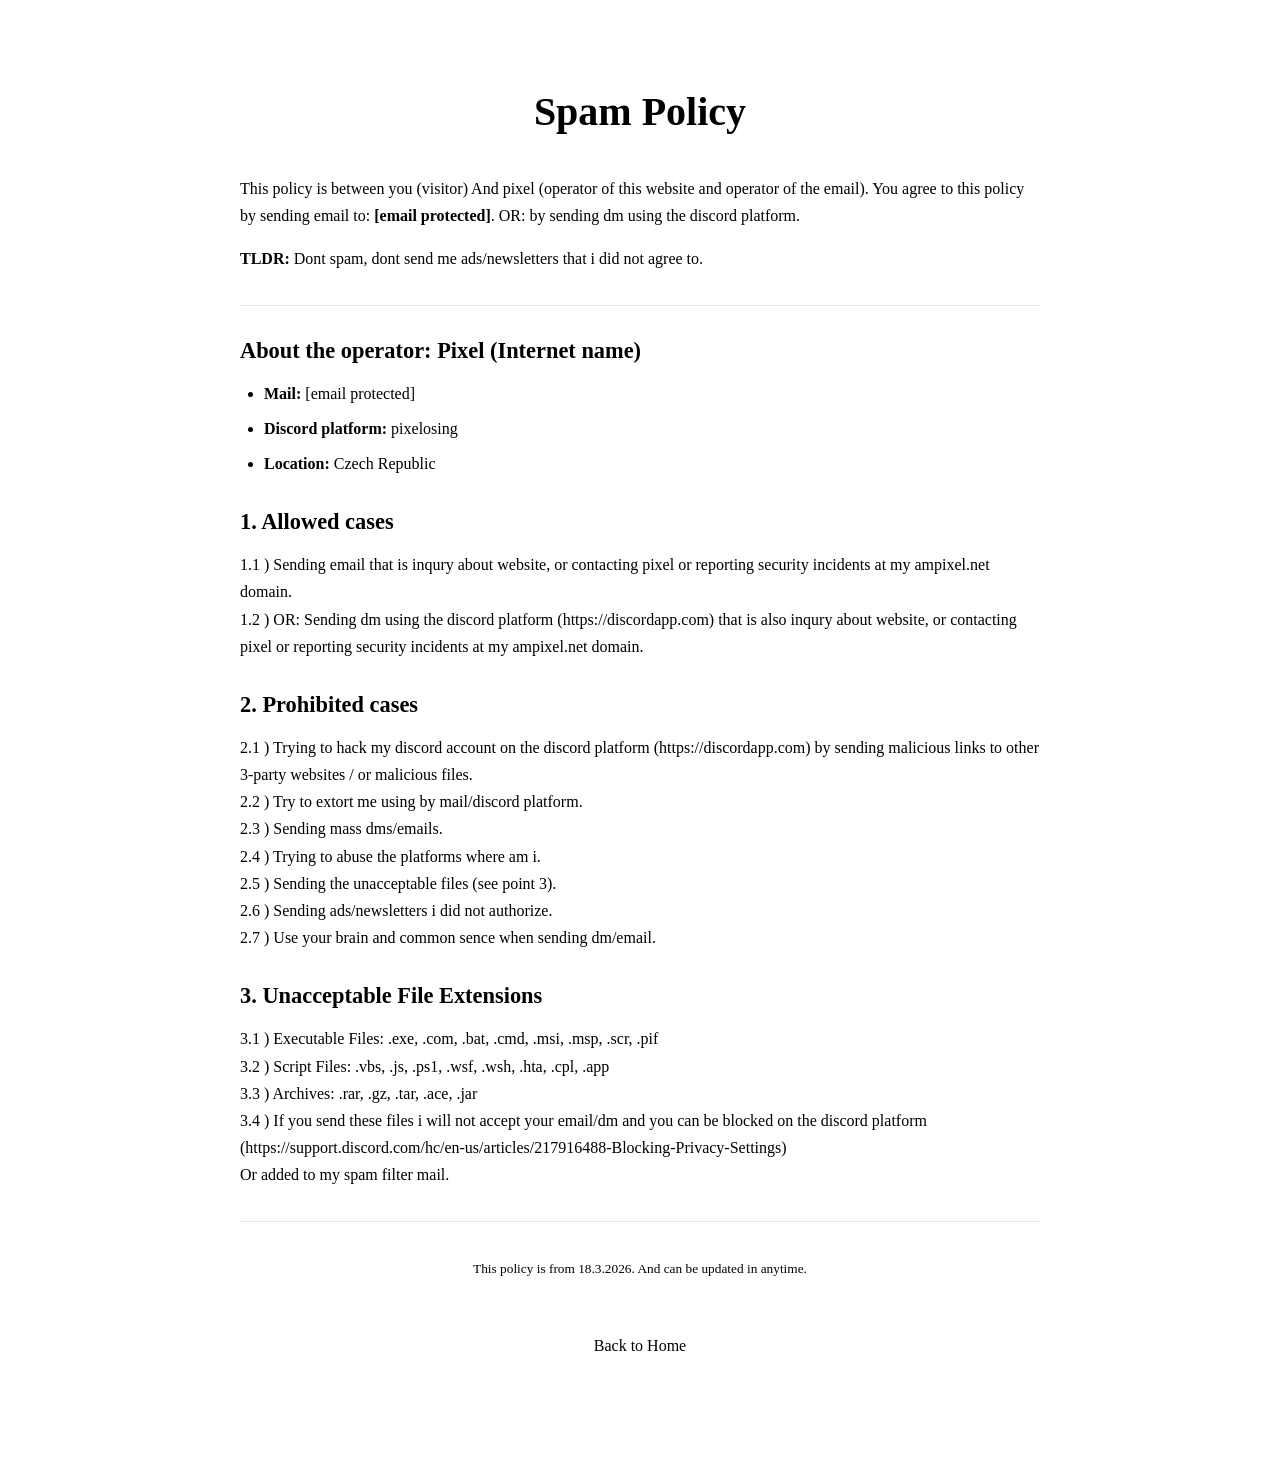
==== spam.html @ eef8da9a "Add spam policy page" ====
<!DOCTYPE html>
<html lang="en">
<head>
    <meta charset="UTF-8">
    <meta name="viewport" content="width=device-width, initial-scale=1.0">
    <title>Spam Policy - ampixel.net</title>
    <link rel="stylesheet" href="style.css">
    <link href="https://fonts.googleapis.com/css2?family=DM+Sans:opsz,wght@9..40,400;9..40,500;9..40,700&display=swap" rel="stylesheet">
    <style>
        .card.policy-card { 
            max-width: 800px; 
            text-align: left; 
            margin: 40px auto;
        }
        .policy-card h2 { margin-top: 32px; margin-bottom: 12px; font-size: 1.4rem; color: var(--text-primary); }
        .policy-card h3 { margin-top: 16px; margin-bottom: 8px; font-size: 1.1rem; }
        .policy-card p, .policy-card ul, .policy-card ol { margin-bottom: 16px; color: var(--text-secondary); line-height: 1.7; }
        .policy-card ul { padding-left: 24px; }
        .policy-card li { margin-bottom: 8px; color: var(--text-secondary); }
        .policy-card a { color: var(--primary-color-dark); text-decoration: none; font-weight: 500; }
        .policy-card a:hover { text-decoration: underline; }
        
        body.scrollable {
            overflow-x: hidden;
            overflow-y: auto;
            display: block;
            padding: 40px 20px;
        }
    </style>
</head>
<body class="scrollable">
    <div class="background-blobs">
        <div class="blob blob-1"></div>
        <div class="blob blob-2"></div>
        <div class="blob blob-3"></div>
    </div>

    <main class="card policy-card">
        <h1 class="headline" style="font-size: 2.5rem; text-align: center; margin-bottom: 40px;">Spam Policy</h1>
        
        <p>This policy is between you (visitor) And pixel (operator of this website and operator of the email). You agree to this policy by sending email to: <strong class="protected-email" data-addr="aGVsbG9waXhlbGN6QGdtYWlsLmNvbQ==">[email protected]</strong>. OR: by sending dm using the discord platform.</p>
        
        <p><strong>TLDR:</strong> Dont spam, dont send me ads/newsletters that i did not agree to.</p>

        <hr style="margin: 32px 0; border: none; border-top: 1px solid rgba(0,0,0,0.1);">

        <h2>About the operator: Pixel (Internet name)</h2>
        <ul>
            <li><strong>Mail:</strong> <span class="protected-email" data-addr="aGVsbG9waXhlbGN6QGdtYWlsLmNvbQ==">[email protected]</span></li>
            <li><strong>Discord platform:</strong> pixelosing</li>
            <li><strong>Location:</strong> Czech Republic</li>
        </ul>

        <h2>1. Allowed cases</h2>
        <p>
            1.1 ) Sending email that is inqury about website, or contacting pixel or reporting security incidents at my ampixel.net domain.<br>
            1.2 ) OR: Sending dm using the discord platform (<a href="https://discordapp.com" target="_blank">https://discordapp.com</a>) that is also inqury about website, or contacting pixel or reporting security incidents at my ampixel.net domain.
        </p>

        <h2>2. Prohibited cases</h2>
        <p>
            2.1 ) Trying to hack my discord account on the discord platform (https://discordapp.com) by sending malicious links to other 3-party websites / or malicious files.<br>
            2.2 ) Try to extort me using by mail/discord platform.<br>
            2.3 ) Sending mass dms/emails.<br>
            2.4 ) Trying to abuse the platforms where am i.<br>
            2.5 ) Sending the unacceptable files (see point 3).<br>
            2.6 ) Sending ads/newsletters i did not authorize.<br>
            2.7 ) Use your brain and common sence when sending dm/email.
        </p>

        <h2>3. Unacceptable File Extensions</h2>
        <p>
            3.1 ) Executable Files: .exe, .com, .bat, .cmd, .msi, .msp, .scr, .pif<br>
            3.2 ) Script Files: .vbs, .js, .ps1, .wsf, .wsh, .hta, .cpl, .app<br>
            3.3 ) Archives: .rar, .gz, .tar, .ace, .jar<br>
            3.4 ) If you send these files i will not accept your email/dm and you can be blocked on the discord platform (<a href="https://support.discord.com/hc/en-us/articles/217916488-Blocking-Privacy-Settings" target="_blank">https://support.discord.com/hc/en-us/articles/217916488-Blocking-Privacy-Settings</a>)<br>
            Or added to my spam filter mail.
        </p>

        <hr style="margin: 32px 0; border: none; border-top: 1px solid rgba(0,0,0,0.1);">

        <p style="text-align: center;"><small>This policy is from 18.3.2026. And can be updated in anytime.</small></p>
        
        <div style="text-align: center; margin-top: 40px;">
            <a href="index.html" class="btn-primary" style="display: inline-block; padding: 16px 32px;">Back to Home</a>
        </div>
    </main>
    <script src="script.js"></script>
</body>
</html>
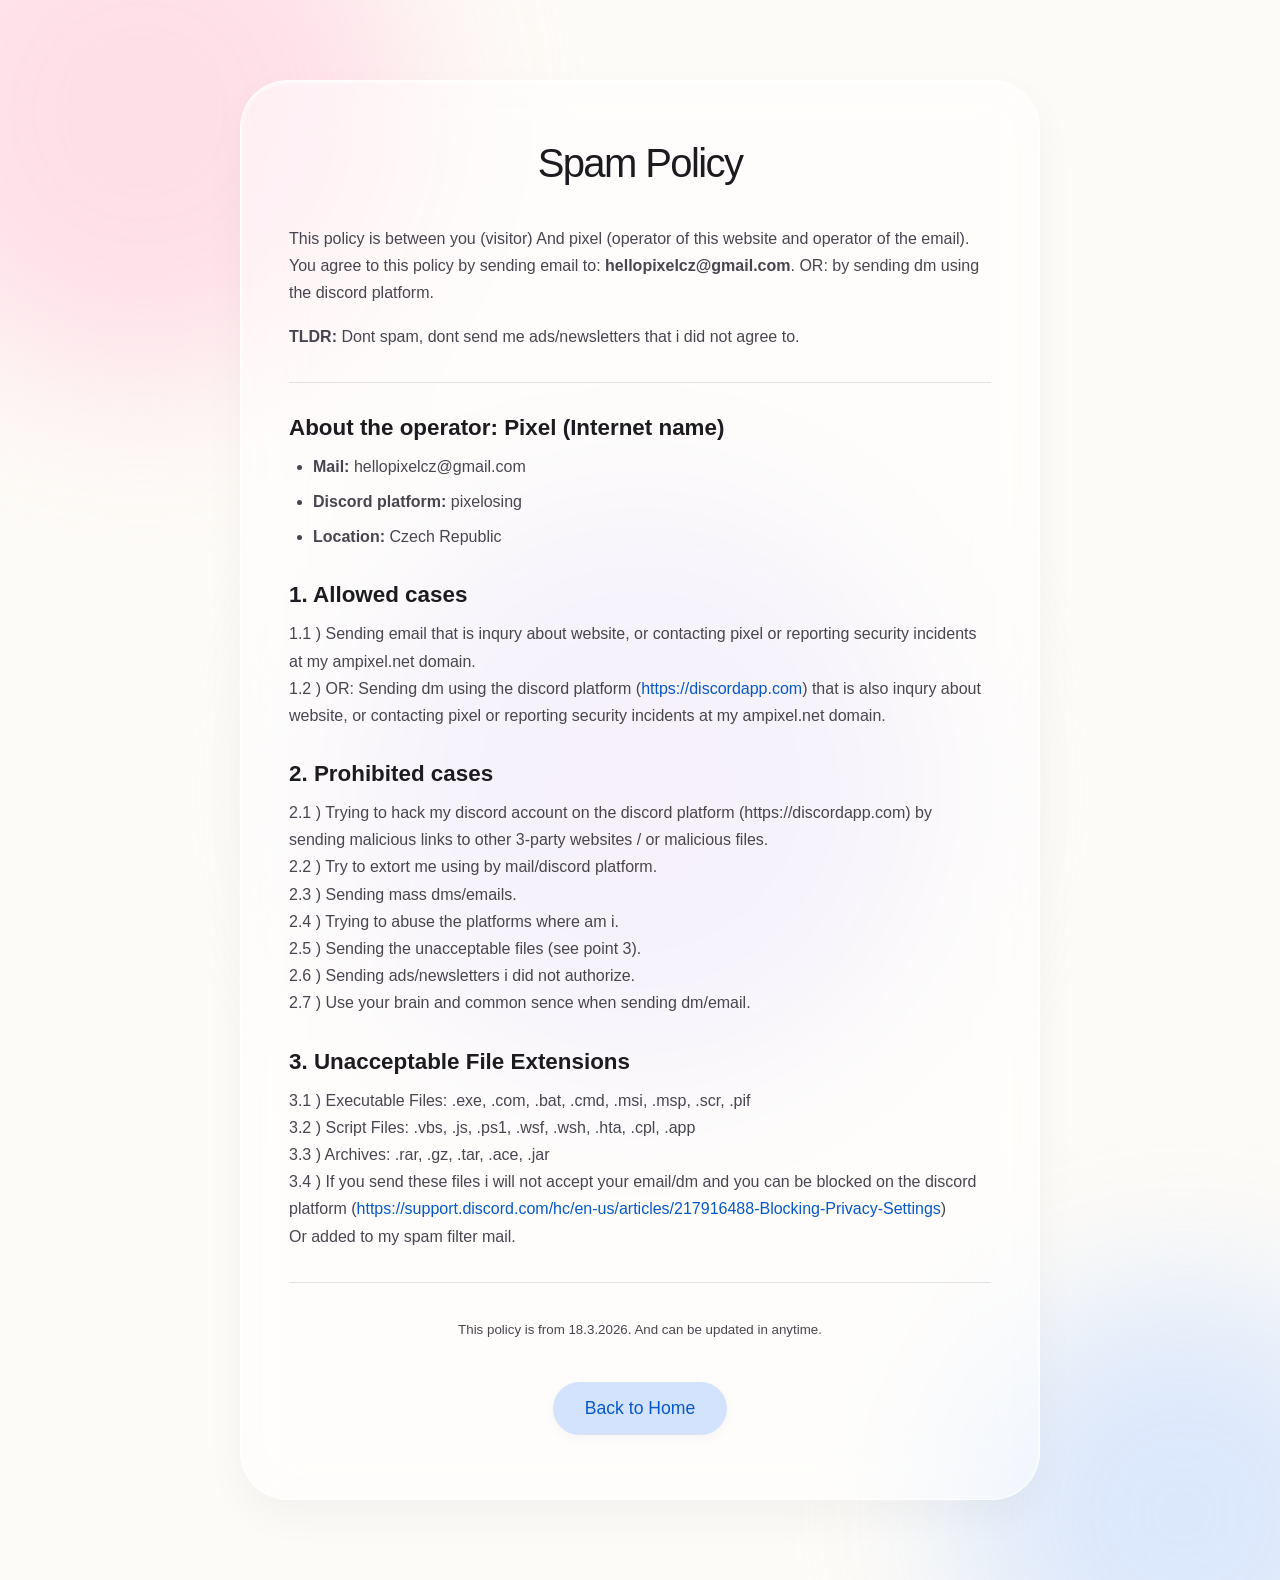
==== commit 199e4693: "Change home link to root URL in spam.html" ====
--- a/spam.html
+++ b/spam.html
@@ -82,7 +82,7 @@
         <p style="text-align: center;"><small>This policy is from 18.3.2026. And can be updated in anytime.</small></p>
         
         <div style="text-align: center; margin-top: 40px;">
-            <a href="index.html" class="btn-primary" style="display: inline-block; padding: 16px 32px;">Back to Home</a>
+            <a href="/" class="btn-primary" style="display: inline-block; padding: 16px 32px;">Back to Home</a>
         </div>
     </main>
     <script src="script.js"></script>
--- a/style.css
+++ b/style.css
@@ -0,0 +1,231 @@
+:root {
+    --bg-color: #FDFBF7; /* Warm off-white */
+    --surface-color: #FFFFFF;
+    --text-primary: #1C1B1F;
+    --text-secondary: #49454F;
+    --primary-color: #A8C7FA; /* Google Pixel light blue/periwinkle */
+    --primary-color-dark: #0657CB;
+    --btn-bg: #D3E3FD;
+    --btn-text: #041E49;
+    --blob-1: #FFD8E4; /* Soft pink */
+    --blob-2: #D3E3FD; /* Soft blue */
+    --blob-3: #E8DEF8; /* Soft purple */
+}
+
+* {
+    margin: 0;
+    padding: 0;
+    box-sizing: border-box;
+}
+
+body {
+    background-color: var(--bg-color);
+    color: var(--text-primary);
+    font-family: 'DM Sans', sans-serif;
+    min-height: 100vh;
+    display: flex;
+    justify-content: center;
+    align-items: center;
+    overflow: hidden;
+    position: relative;
+    padding: 20px;
+}
+
+.background-blobs {
+    position: absolute;
+    inset: 0;
+    z-index: 0;
+    overflow: hidden;
+    pointer-events: none;
+}
+
+.blob {
+    position: absolute;
+    border-radius: 50%;
+    filter: blur(80px);
+    opacity: 0.8;
+    animation: float 15s ease-in-out infinite alternate;
+}
+
+.blob-1 {
+    width: 60vmin;
+    height: 60vmin;
+    background: var(--blob-1);
+    top: -10%;
+    left: -10%;
+}
+
+.blob-2 {
+    width: 50vmin;
+    height: 50vmin;
+    background: var(--blob-2);
+    bottom: -10%;
+    right: -10%;
+    animation-delay: -5s;
+}
+
+.blob-3 {
+    width: 65vmin;
+    height: 65vmin;
+    background: var(--blob-3);
+    top: 50%;
+    left: 50%;
+    transform: translate(-50%, -50%);
+    animation-delay: -10s;
+}
+
+@keyframes float {
+    0% { transform: translateY(0) scale(1) translate(-50%, -50%); }
+    100% { transform: translateY(-40px) scale(1.1) translate(-50%, -50%); }
+}
+
+/* Material You Card */
+.card {
+    position: relative;
+    z-index: 10;
+    background: rgba(255, 255, 255, 0.5);
+    backdrop-filter: blur(28px);
+    -webkit-backdrop-filter: blur(28px);
+    border: 1px solid rgba(255, 255, 255, 0.8);
+    border-radius: 48px; /* Massive pill-like corners */
+    padding: 60px 48px;
+    max-width: 560px;
+    width: 100%;
+    box-shadow: 0 16px 40px rgba(0, 0, 0, 0.04), inset 0 2px 4px rgba(255, 255, 255, 0.8);
+    text-align: center;
+    animation: fadeInUp 0.8s cubic-bezier(0.2, 0.8, 0.2, 1) forwards;
+}
+
+@keyframes fadeInUp {
+    from { opacity: 0; transform: translateY(30px); }
+    to { opacity: 1; transform: translateY(0); }
+}
+
+.profile-placeholder {
+    width: 96px;
+    height: 96px;
+    background: var(--btn-bg);
+    border-radius: 50%;
+    margin: 0 auto 32px auto;
+    display: flex;
+    justify-content: center;
+    align-items: center;
+    font-size: 40px;
+    box-shadow: inset 0 0 0 2px rgba(255,255,255,0.5);
+    animation: waveAnim 3s ease-in-out infinite;
+    transform-origin: 70% 70%;
+}
+
+@keyframes waveAnim {
+    0% { transform: rotate(0deg); }
+    10% { transform: rotate(14deg); }
+    20% { transform: rotate(-8deg); }
+    30% { transform: rotate(14deg); }
+    40% { transform: rotate(-4deg); }
+    50% { transform: rotate(10deg); }
+    60% { transform: rotate(0deg); }
+    100% { transform: rotate(0deg); }
+}
+
+.headline {
+    font-size: 3rem;
+    font-weight: 500;
+    letter-spacing: -0.04em;
+    margin-bottom: 20px;
+    color: var(--text-primary);
+    line-height: 1.1;
+}
+
+.body-text {
+    font-size: 1.25rem;
+    color: var(--text-secondary);
+    line-height: 1.6;
+    margin-bottom: 48px;
+    font-weight: 400;
+}
+
+.email-capture {
+    display: flex;
+    gap: 12px;
+    flex-wrap: wrap;
+    justify-content: center;
+}
+
+.input-field {
+    flex: 1;
+    min-width: 200px;
+    background: var(--surface-color);
+    border: none;
+    border-radius: 100px; /* Pill shape */
+    padding: 20px 28px;
+    font-size: 1.1rem;
+    font-family: inherit;
+    color: var(--text-primary);
+    box-shadow: 0 4px 12px rgba(0,0,0,0.03);
+    outline: none;
+    transition: box-shadow 0.2s ease, transform 0.2s ease;
+}
+
+.input-field:focus {
+    box-shadow: 0 0 0 2px var(--primary-color), 0 4px 12px rgba(0,0,0,0.05);
+}
+
+.input-field::placeholder {
+    color: #8E8E93;
+}
+
+.btn-primary {
+    background: var(--btn-bg);
+    color: var(--btn-text);
+    border: none;
+    border-radius: 100px; /* Pill shape */
+    padding: 20px 36px;
+    font-size: 1.1rem;
+    font-weight: 500;
+    font-family: inherit;
+    cursor: pointer;
+    transition: background-color 0.2s ease, transform 0.1s ease;
+    box-shadow: 0 4px 12px rgba(0,0,0,0.03);
+    position: relative;
+    overflow: hidden;
+}
+
+.btn-primary:hover {
+    background: #c3d8f9;
+}
+
+.btn-primary:active {
+    transform: scale(0.96);
+}
+
+.btn-primary .ripple {
+    position: absolute;
+    border-radius: 50%;
+    background: rgba(4, 30, 73, 0.12); /* Dark blue ripple matching text */
+    transform: scale(0);
+    animation: ripple 0.6s linear;
+    pointer-events: none;
+}
+
+@keyframes ripple {
+    to {
+        transform: scale(4);
+        opacity: 0;
+    }
+}
+
+@media (max-width: 600px) {
+    .card {
+        padding: 40px 24px;
+        border-radius: 32px;
+    }
+    .headline {
+        font-size: 2.5rem;
+    }
+    .email-capture {
+        flex-direction: column;
+    }
+    .btn-primary {
+        width: 100%;
+    }
+}
